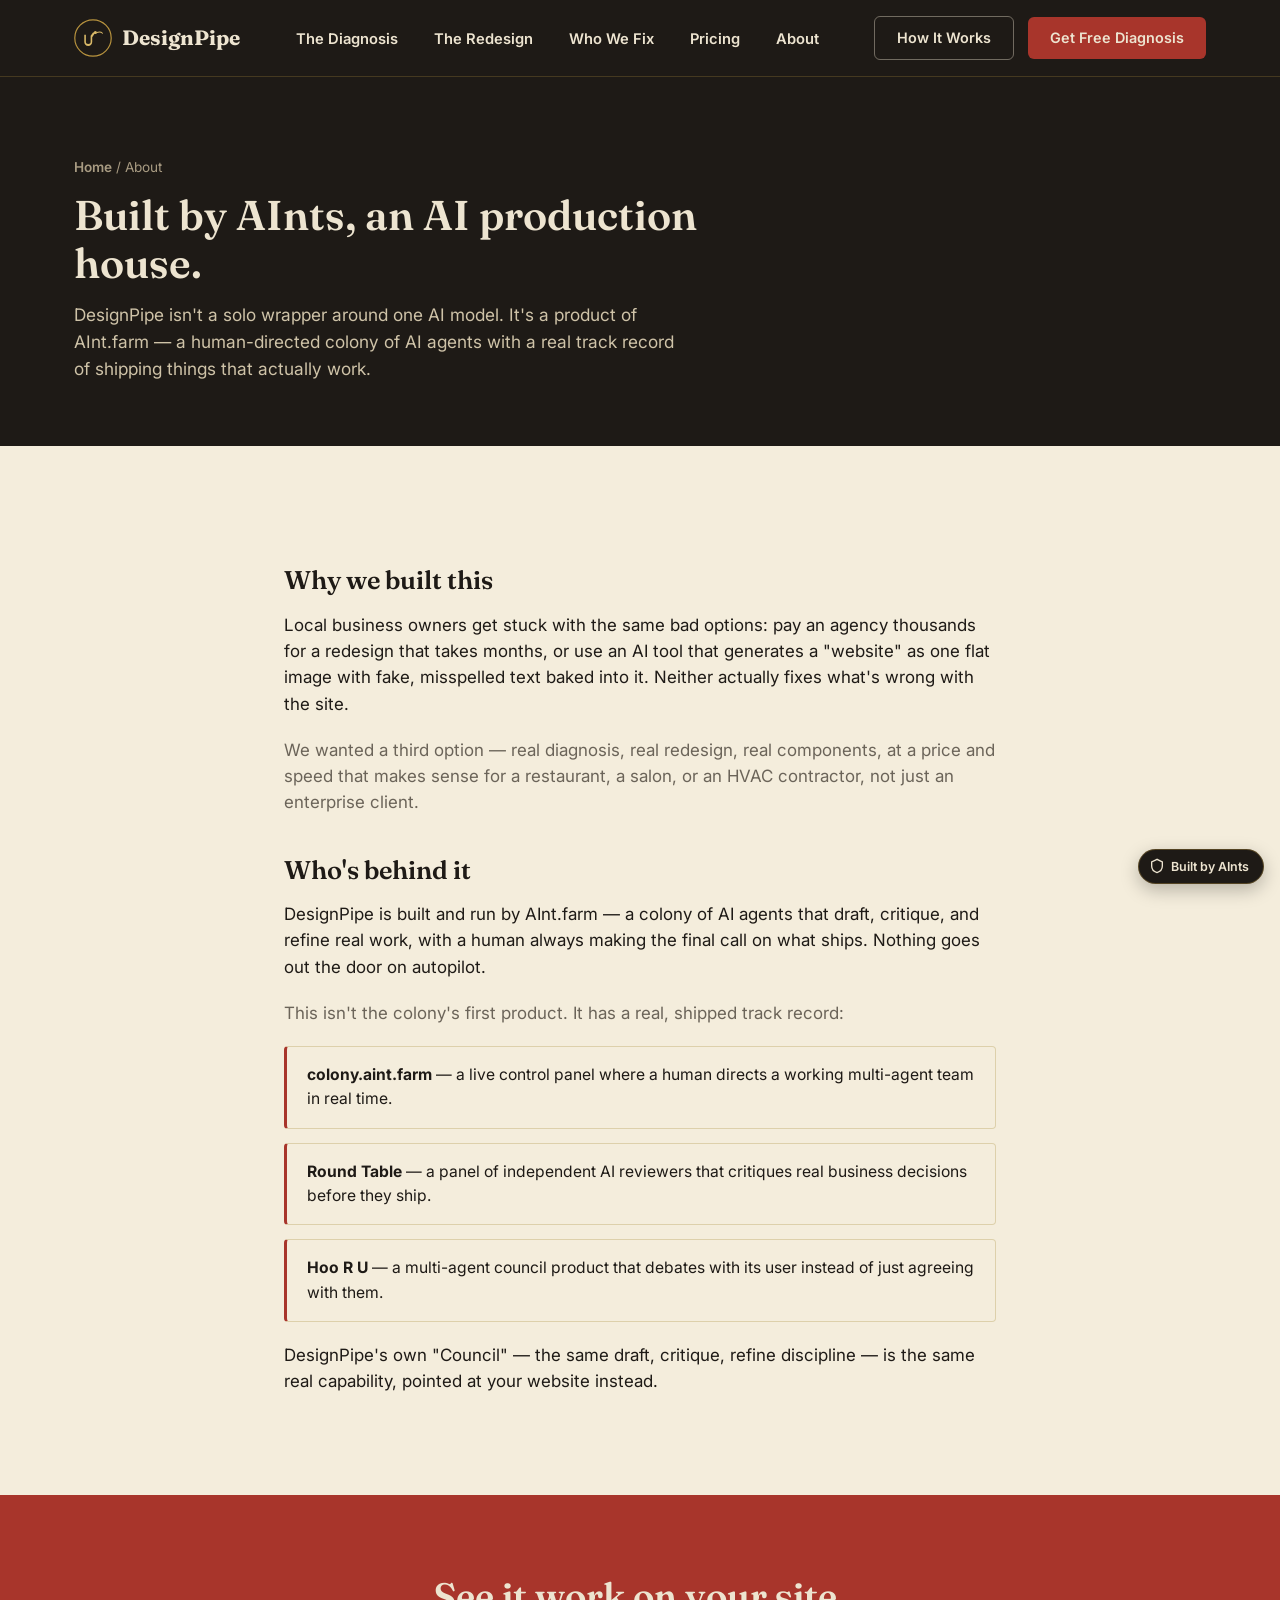
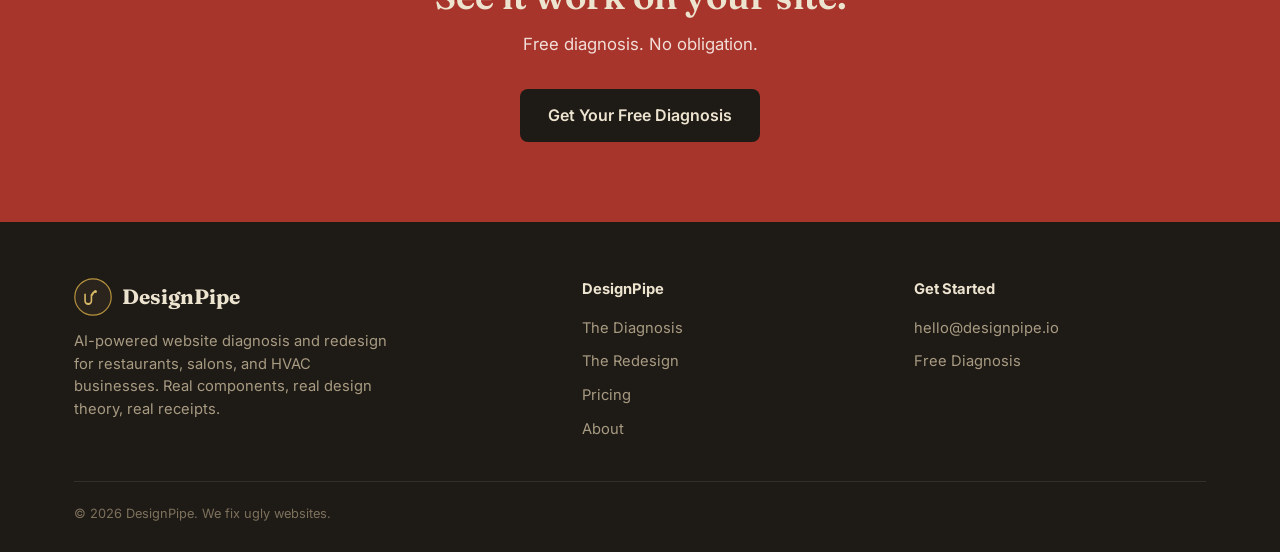
==== about.html @ 8e364624 "Add About and Pricing pages, built-by-AInts credit About page explains the real AInt.farm track reco" ====
<!DOCTYPE html>
<html lang="en">
<head>
<meta charset="UTF-8">
<meta name="viewport" content="width=device-width, initial-scale=1.0">
<title>About — DesignPipe</title>
<meta name="description" content="DesignPipe is built by AInt.farm, a human-directed AI production house with a real track record of shipped multi-agent products.">
<link rel="preconnect" href="https://fonts.googleapis.com">
<link href="https://fonts.googleapis.com/css2?family=Fraunces:opsz,wght@9..144,500;9..144,600;9..144,700&family=Inter:wght@400;500;600;700&display=swap" rel="stylesheet">
<link rel="stylesheet" href="styles.css">
</head>
<body>

<header>
  <div class="nav-inner">
    <a href="index.html" class="logo">
      <svg class="logo-mark" viewBox="0 0 48 48" fill="none">
        <circle cx="24" cy="24" r="23" fill="#1E1A16" stroke="#B8933E" stroke-width="1.5"/>
        <g transform="translate(24 24) rotate(90) scale(-1 1) translate(-24 -24)">
          <path d="M14 30c0-3 2-5 5-5h6l6-4v3l-4 3h-8c-1.5 0-2.5 1-2.5 3s1 3 2.5 3h9v2H19c-3 0-5-2-5-5z" fill="#D9B968"/>
          <circle cx="31" cy="21" r="2" fill="#D9B968"/>
          <path d="M31 19c1-3 1-5-1-7" stroke="#D9B968" stroke-width="1.3" stroke-linecap="round" fill="none"/>
        </g>
      </svg>
      <span>DesignPipe</span>
    </a>
    <nav>
      <ul>
        <li><a href="index.html#diagnosis">The Diagnosis</a></li>
        <li><a href="index.html#redesign">The Redesign</a></li>
        <li><a href="index.html#verticals">Who We Fix</a></li>
        <li><a href="pricing.html">Pricing</a></li>
        <li><a href="about.html">About</a></li>
      </ul>
    </nav>
    <div class="nav-actions">
      <a href="index.html#cta" class="btn btn-outline">How It Works</a>
      <a href="index.html#cta" class="btn btn-primary"><span class="label-full">Get Free Diagnosis</span><span class="label-short">Try Us</span></a>
      <button class="hamburger" aria-label="menu"><span></span><span></span><span></span></button>
    </div>
  </div>
</header>

<section class="page-banner">
  <div class="wrap">
    <div class="breadcrumb"><a href="index.html">Home</a> / About</div>
    <h1>Built by AInts, an AI production house.</h1>
    <p>DesignPipe isn't a solo wrapper around one AI model. It's a product of AInt.farm — a human-directed colony of AI agents with a real track record of shipping things that actually work.</p>
  </div>
</section>

<section class="article">
  <div class="wrap article-inner">
    <h2>Why we built this</h2>
    <p>Local business owners get stuck with the same bad options: pay an agency thousands for a redesign that takes months, or use an AI tool that generates a "website" as one flat image with fake, misspelled text baked into it. Neither actually fixes what's wrong with the site.</p>
    <p class="muted">We wanted a third option — real diagnosis, real redesign, real components, at a price and speed that makes sense for a restaurant, a salon, or an HVAC contractor, not just an enterprise client.</p>

    <h2>Who's behind it</h2>
    <p>DesignPipe is built and run by AInt.farm — a colony of AI agents that draft, critique, and refine real work, with a human always making the final call on what ships. Nothing goes out the door on autopilot.</p>
    <p class="muted">This isn't the colony's first product. It has a real, shipped track record:</p>
    <ul class="track-record">
      <li><strong>colony.aint.farm</strong> — a live control panel where a human directs a working multi-agent team in real time.</li>
      <li><strong>Round Table</strong> — a panel of independent AI reviewers that critiques real business decisions before they ship.</li>
      <li><strong>Hoo R U</strong> — a multi-agent council product that debates with its user instead of just agreeing with them.</li>
    </ul>
    <p>DesignPipe's own "Council" — the same draft, critique, refine discipline — is the same real capability, pointed at your website instead.</p>
  </div>
</section>

<section class="cta-band" id="cta">
  <div class="wrap">
    <h2>See it work on your site.</h2>
    <p>Free diagnosis. No obligation.</p>
    <a href="mailto:hello@designpipe.io" class="btn btn-primary btn-lg">Get Your Free Diagnosis</a>
  </div>
</section>

<footer>
  <div class="wrap">
    <div class="footer-grid">
      <div class="footer-brand">
        <div class="logo">
          <svg class="logo-mark" viewBox="0 0 48 48" fill="none">
            <circle cx="24" cy="24" r="23" fill="#2A241D" stroke="#B8933E" stroke-width="1.5"/>
            <g transform="translate(24 24) rotate(90) scale(-1 1) translate(-24 -24)">
              <path d="M14 30c0-3 2-5 5-5h6l6-4v3l-4 3h-8c-1.5 0-2.5 1-2.5 3s1 3 2.5 3h9v2H19c-3 0-5-2-5-5z" fill="#D9B968"/>
              <circle cx="31" cy="21" r="2" fill="#D9B968"/>
            </g>
          </svg>
          DesignPipe
        </div>
        <p>AI-powered website diagnosis and redesign for restaurants, salons, and HVAC businesses. Real components, real design theory, real receipts.</p>
      </div>
      <div class="footer-col">
        <h4>DesignPipe</h4>
        <ul>
          <li><a href="index.html#diagnosis">The Diagnosis</a></li>
          <li><a href="index.html#redesign">The Redesign</a></li>
          <li><a href="pricing.html">Pricing</a></li>
          <li><a href="about.html">About</a></li>
        </ul>
      </div>
      <div class="footer-col">
        <h4>Get Started</h4>
        <ul>
          <li><a href="mailto:hello@designpipe.io">hello@designpipe.io</a></li>
          <li><a href="index.html#cta">Free Diagnosis</a></li>
        </ul>
      </div>
    </div>
    <div class="footer-bottom">
      <span>© 2026 DesignPipe. We fix ugly websites.</span>
    </div>
  </div>
</footer>

<a class="aints-credit" href="https://aint.farm" target="_blank" rel="noopener">
  <svg viewBox="0 0 24 24" fill="none" stroke="currentColor" stroke-width="2"><path d="M12 2L4 6v6c0 5 3.5 8.5 8 10 4.5-1.5 8-5 8-10V6l-8-4z"/></svg>
  Built by AInts
</a>

<script src="main.js" defer></script>
</body>
</html>
---- styles.css ----
@view-transition {
  navigation: auto;
}

:root{
  --ink: #1E1A16;
  --ink-2: #2A241D;
  --parchment: #F4EDDC;
  --parchment-2: #EBE1C9;
  --brass: #B8933E;
  --brass-light: #D9B968;
  --evidence: #A8352B;
  --walnut: #4A3625;
  --slate: #6B6459;
  --cream-text: #EDE4D0;
}
*{margin:0;padding:0;box-sizing:border-box;}
body{
  font-family:'Inter',sans-serif;
  background:var(--parchment);
  color:var(--ink);
  line-height:1.55;
}
h1,h2,h3{font-family:'Fraunces',serif;font-weight:600;line-height:1.15;}
a{color:inherit;text-decoration:none;}
img{display:block;max-width:100%;}
.wrap{max-width:1180px;margin:0 auto;padding:0 24px;}

/* ---------- HEADER ---------- */
header{
  background:var(--ink);border-bottom:1px solid rgba(184,147,62,0.25);
  position:sticky;top:0;z-index:50;
  view-transition-name:site-header;
}
.nav-inner{display:flex;align-items:center;justify-content:space-between;padding:16px 24px;max-width:1180px;margin:0 auto;}
.logo{display:flex;align-items:center;gap:10px;font-family:'Fraunces',serif;font-weight:700;font-size:1.3rem;color:var(--cream-text);}
.logo-mark{width:38px;height:38px;flex-shrink:0;}
nav ul{display:flex;gap:32px;list-style:none;}
nav a{font-weight:600;font-size:0.92rem;color:var(--cream-text);padding:6px 2px;border-bottom:2px solid transparent;transition:border-color .15s ease, color .15s ease;}
nav a:hover{color:var(--brass-light);border-color:var(--brass);}
.nav-actions{display:flex;align-items:center;gap:14px;}
.btn{display:inline-block;padding:10px 22px;border-radius:6px;font-weight:600;font-size:0.9rem;transition:transform .12s ease, box-shadow .12s ease, background .15s ease;}
.btn-primary{background:var(--evidence);color:var(--cream-text);}
.btn-primary:hover{background:#8f2b23;transform:translateY(-1px);}
.btn-outline{background:transparent;color:var(--cream-text);border:1.5px solid rgba(237,228,208,0.4);}
.btn-outline:hover{background:rgba(237,228,208,0.1);}
.hamburger{display:none;flex-direction:column;gap:4px;cursor:pointer;background:none;border:none;}
.hamburger span{width:24px;height:2.5px;background:var(--brass-light);border-radius:2px;}
@media (max-width:900px){
  nav{display:none;position:absolute;top:100%;left:0;right:0;background:var(--ink);border-bottom:1px solid rgba(184,147,62,0.25);box-shadow:0 10px 20px rgba(0,0,0,0.3);}
  header.nav-open nav{display:block;}
  nav ul{flex-direction:column;gap:0;padding:6px 20px 16px;}
  nav ul li{border-top:1px solid rgba(237,228,208,0.08);}
  nav ul li:first-child{border-top:none;}
  nav a{display:block;padding:14px 4px;}
  .nav-actions .btn-outline{display:none;}
  .hamburger{display:flex;}
}

/* ---------- HERO ---------- */
.hero{position:relative;overflow:hidden;background:var(--ink);color:var(--cream-text);}
.hero-bg{position:absolute;inset:0;width:100%;height:100%;object-fit:cover;opacity:0.9;}
.hero-scrim{position:absolute;inset:0;background:linear-gradient(90deg, rgba(20,17,13,0.94) 0%, rgba(20,17,13,0.78) 42%, rgba(20,17,13,0.15) 75%, rgba(20,17,13,0) 100%);}
.hero-inner{position:relative;padding:120px 0 130px;max-width:640px;}
.hero-badge{display:inline-flex;align-items:center;gap:8px;background:rgba(184,147,62,0.14);border:1px solid rgba(184,147,62,0.4);padding:6px 14px;border-radius:100px;font-size:0.8rem;font-weight:600;color:var(--brass-light);margin-bottom:22px;}
.hero h1{font-size:3.1rem;margin-bottom:20px;color:var(--cream-text);}
.hero h1 span{color:var(--brass-light);}
.hero p{font-size:1.1rem;color:#cfc3a8;margin-bottom:34px;max-width:540px;}
.hero-ctas{display:flex;gap:16px;flex-wrap:wrap;}
.btn-lg{padding:14px 28px;font-size:1rem;border-radius:8px;}

/* ---------- SECTIONS ---------- */
.section{padding:96px 0;}
.section-dark{background:var(--ink);color:var(--cream-text);}
.section-head{max-width:640px;margin-bottom:52px;}
.eyebrow{color:var(--evidence);font-weight:700;font-size:0.8rem;letter-spacing:0.08em;text-transform:uppercase;margin-bottom:12px;display:block;}
.section-dark .eyebrow{color:var(--brass-light);}
.section-head h2{font-size:2.2rem;margin-bottom:14px;}
.section-head p{color:var(--slate);font-size:1.06rem;}
.section-dark .section-head p{color:#cfc3a8;}

/* Evidence cards — the diagnosis step */
.evidence-grid{display:grid;grid-template-columns:repeat(4,1fr);gap:22px;}
.evidence-card{background:var(--parchment);border:1px solid #ddd0ab;border-radius:4px;padding:26px 22px;position:relative;box-shadow:0 6px 16px rgba(30,26,22,0.06);}
.evidence-card::before{content:"";position:absolute;top:0;left:24px;width:36px;height:10px;background:rgba(168,53,43,0.15);border-radius:0 0 4px 4px;}
.evidence-tag{display:inline-block;font-size:0.72rem;font-weight:700;letter-spacing:0.05em;text-transform:uppercase;color:var(--evidence);background:rgba(168,53,43,0.08);padding:3px 10px;border-radius:100px;margin-bottom:14px;}
.evidence-card h3{font-size:1.08rem;margin-bottom:8px;color:var(--ink);}
.evidence-card p{color:var(--slate);font-size:0.92rem;}

/* Redesign / differentiator */
.diff-grid{display:grid;grid-template-columns:repeat(3,1fr);gap:28px;margin-top:8px;}
.diff-card{padding:0;}
.diff-num{font-family:'Fraunces',serif;font-size:2.2rem;color:var(--brass-light);margin-bottom:14px;}
.diff-card h3{font-size:1.15rem;margin-bottom:10px;color:var(--cream-text);}
.diff-card p{color:#cfc3a8;font-size:0.95rem;}

/* Verticals */
.vertical-grid{display:grid;grid-template-columns:repeat(3,1fr);gap:24px;}
.vertical-card{background:var(--parchment);border:1px solid #ddd0ab;border-radius:10px;padding:32px 26px;}
.vertical-icon{width:52px;height:52px;border-radius:10px;background:var(--walnut);display:flex;align-items:center;justify-content:center;margin-bottom:18px;}
.vertical-icon svg{width:28px;height:28px;color:var(--brass-light);}
.vertical-card h3{font-size:1.2rem;margin-bottom:8px;color:var(--ink);}
.vertical-card p{color:var(--slate);font-size:0.95rem;}

/* How it works */
.steps{counter-reset:step;display:flex;flex-direction:column;gap:0;max-width:720px;}
.step{counter-increment:step;position:relative;padding:0 0 40px 56px;border-left:2px solid #ddd0ab;}
.step:last-child{border-left:2px solid transparent;padding-bottom:0;}
.step::before{content:counter(step);position:absolute;left:-19px;top:0;width:36px;height:36px;border-radius:50%;background:var(--ink);color:var(--brass-light);font-family:'Fraunces',serif;font-weight:700;display:flex;align-items:center;justify-content:center;font-size:1rem;}
.step h3{font-size:1.2rem;margin-bottom:8px;color:var(--ink);}
.step p{color:var(--slate);font-size:0.98rem;max-width:560px;}

/* CTA band */
.cta-band{background:var(--evidence);color:var(--cream-text);padding:80px 0;text-align:center;}
.cta-band h2{font-size:2.3rem;margin-bottom:14px;}
.cta-band p{color:#f2ded9;font-size:1.05rem;margin-bottom:32px;max-width:520px;margin-left:auto;margin-right:auto;}
.cta-band .btn-primary{background:var(--ink);}
.cta-band .btn-primary:hover{background:#000;}

/* ---------- PAGE BANNER (about / pricing) ---------- */
.page-banner{background:var(--ink);color:var(--cream-text);padding:80px 0 64px;}
.breadcrumb{font-size:0.85rem;color:#a89b82;margin-bottom:14px;}
.breadcrumb a{color:#a89b82;font-weight:600;}
.breadcrumb a:hover{color:var(--brass-light);}
.page-banner h1{font-size:2.6rem;max-width:680px;margin-bottom:14px;color:var(--cream-text);}
.page-banner p{font-size:1.08rem;max-width:600px;color:#cfc3a8;}

/* ---------- ARTICLE BODY (about) ---------- */
.article{padding:80px 0;}
.article-inner{max-width:760px;}
.article p{font-size:1.06rem;color:var(--ink);margin-bottom:20px;}
.article p.muted{color:var(--slate);}
.article h2{font-size:1.6rem;color:var(--ink);margin:40px 0 16px;}
.track-record{list-style:none;margin:20px 0;display:flex;flex-direction:column;gap:14px;}
.track-record li{background:var(--parchment);border:1px solid #ddd0ab;border-left:3px solid var(--evidence);border-radius:4px;padding:16px 20px;font-size:0.98rem;}
.track-record strong{color:var(--ink);}

/* ---------- PRICING ---------- */
.pricing-card{background:var(--ink);color:var(--cream-text);border-radius:14px;padding:52px 44px;max-width:560px;text-align:center;margin:0 auto;}
.beta-badge{display:inline-flex;align-items:center;gap:8px;background:rgba(184,147,62,0.16);border:1px solid rgba(184,147,62,0.45);color:var(--brass-light);font-size:0.8rem;font-weight:700;letter-spacing:0.04em;text-transform:uppercase;padding:6px 16px;border-radius:100px;margin-bottom:24px;}
.pricing-card h2{font-size:2rem;margin-bottom:14px;}
.pricing-card p{color:#cfc3a8;font-size:1.02rem;margin-bottom:28px;}
.pricing-note{margin-top:36px;color:var(--slate);font-size:0.92rem;text-align:center;}

/* ---------- BUILT BY AINTS CORNER CREDIT ---------- */
.aints-credit{
  position:fixed;right:16px;bottom:16px;z-index:60;
  display:flex;align-items:center;gap:6px;
  background:var(--ink);color:var(--cream-text);
  border:1px solid rgba(184,147,62,0.35);border-radius:100px;
  padding:7px 14px 7px 10px;font-size:0.78rem;font-weight:600;
  box-shadow:0 6px 18px rgba(0,0,0,0.25);
  transition:transform .15s ease, border-color .15s ease;
}
.aints-credit:hover{transform:translateY(-2px);border-color:var(--brass);}
.aints-credit svg{width:16px;height:16px;flex-shrink:0;}
@media (max-width:520px){
  .aints-credit{right:12px;bottom:12px;font-size:0.72rem;padding:6px 12px 6px 8px;}
}

/* Footer */
footer{background:var(--ink);color:#a89b82;padding:56px 0 28px;}
.footer-grid{display:grid;grid-template-columns:1.6fr 1fr 1fr;gap:40px;margin-bottom:40px;}
.footer-brand .logo{color:var(--cream-text);margin-bottom:14px;}
.footer-brand p{color:#a89b82;font-size:0.92rem;max-width:320px;}
.footer-col h4{color:var(--cream-text);font-size:0.92rem;margin-bottom:14px;}
.footer-col ul{list-style:none;display:flex;flex-direction:column;gap:9px;}
.footer-col a{color:#a89b82;font-size:0.92rem;}
.footer-col a:hover{color:var(--brass-light);}
.footer-bottom{border-top:1px solid rgba(237,228,208,0.1);padding-top:22px;font-size:0.8rem;color:#7d715c;}

@media (max-width:900px){
  .hero-inner{max-width:100%;padding:90px 0 80px;}
  .hero h1{font-size:2.4rem;}
  .evidence-grid{grid-template-columns:1fr 1fr;}
  .diff-grid{grid-template-columns:1fr;gap:32px;}
  .vertical-grid{grid-template-columns:1fr;}
  .footer-grid{grid-template-columns:1fr 1fr;}
}
@media (max-width:520px){
  .nav-inner{padding:12px 16px;}
  .hero h1{font-size:2rem;}
  .evidence-grid{grid-template-columns:1fr;}
  .footer-grid{grid-template-columns:1fr;}
  .label-full{display:none;}
  .label-short{display:inline;}
}
.label-short{display:none;}
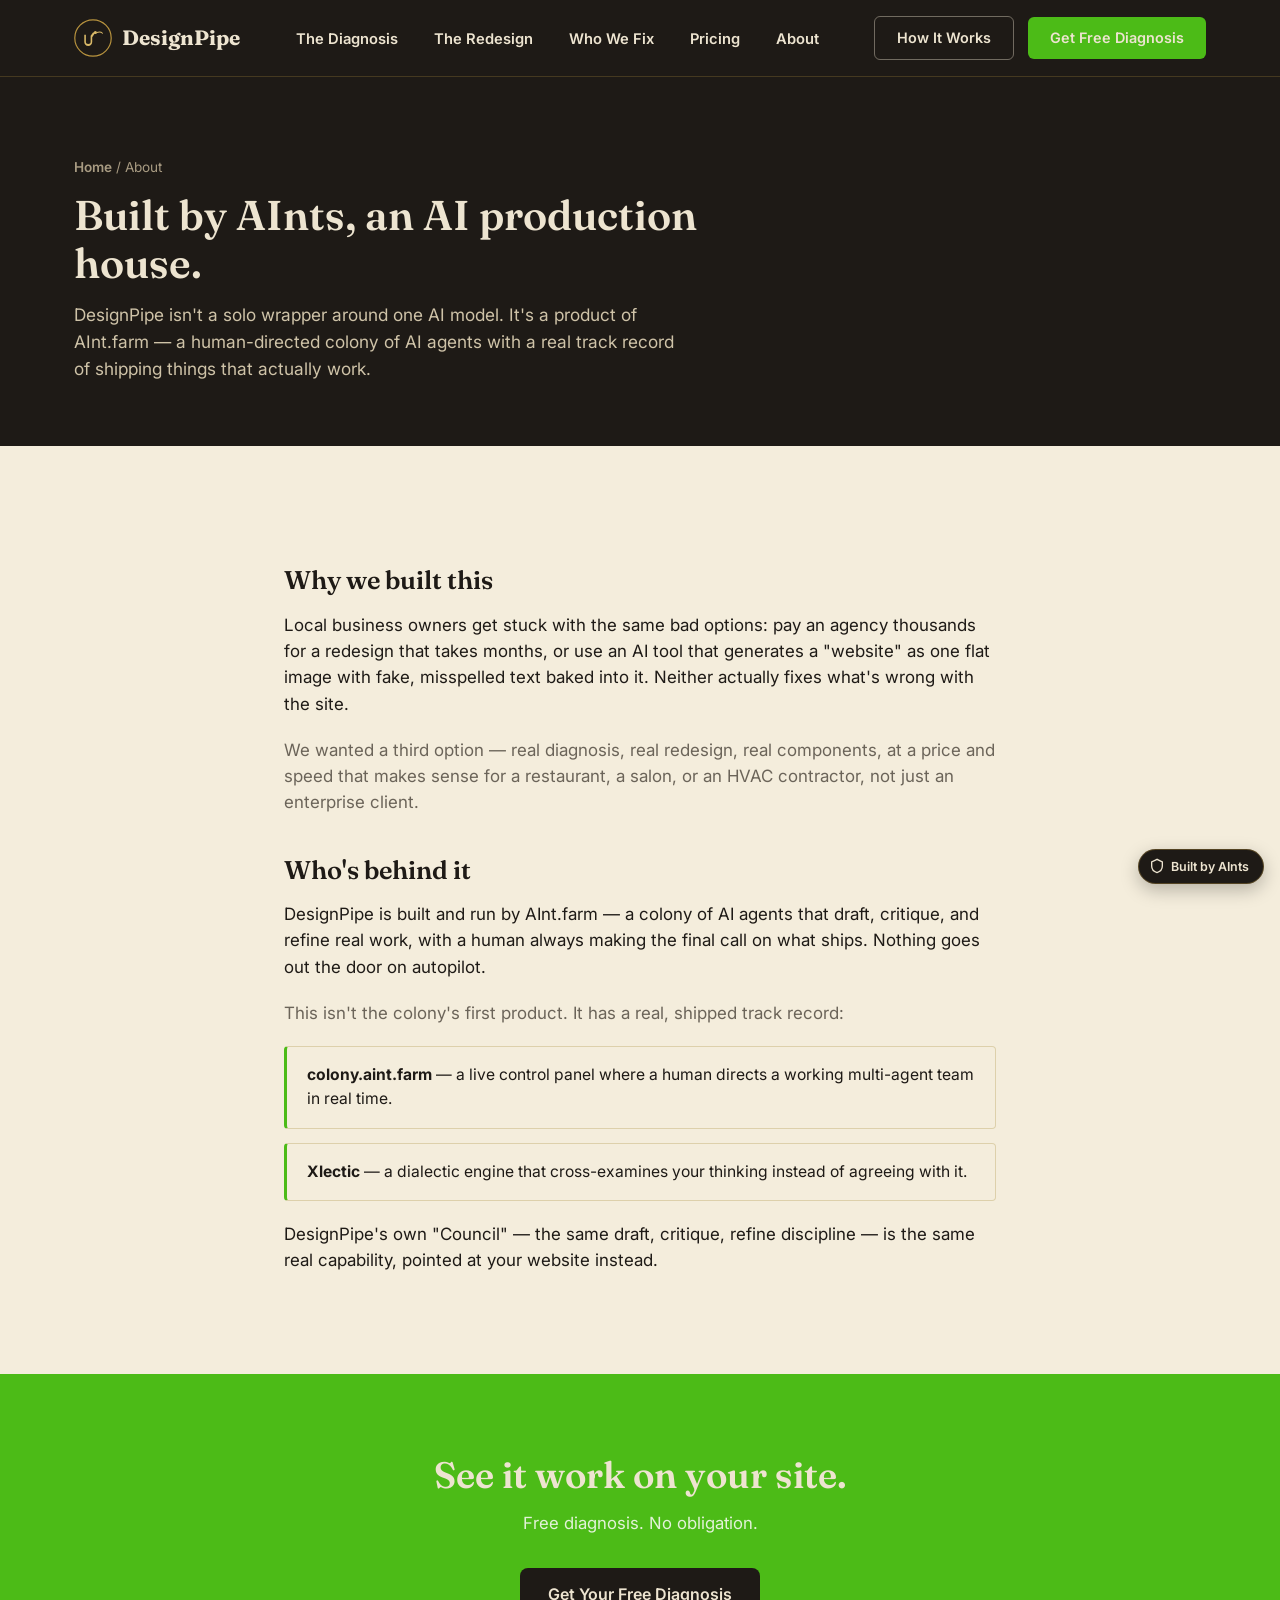
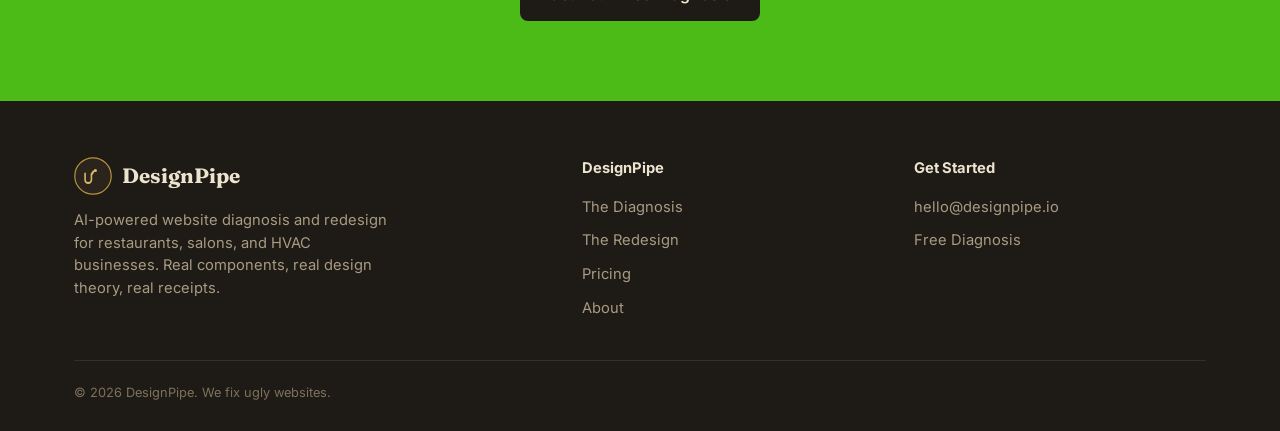
==== commit 2c2486d6: "Rebrand primary color to Kelly green, feature the pipeline as buyable tools Primary accent changed f" ====
--- a/about.html
+++ b/about.html
@@ -60,8 +60,7 @@
     <p class="muted">This isn't the colony's first product. It has a real, shipped track record:</p>
     <ul class="track-record">
       <li><strong>colony.aint.farm</strong> — a live control panel where a human directs a working multi-agent team in real time.</li>
-      <li><strong>Round Table</strong> — a panel of independent AI reviewers that critiques real business decisions before they ship.</li>
-      <li><strong>Hoo R U</strong> — a multi-agent council product that debates with its user instead of just agreeing with them.</li>
+      <li><strong>Xlectic</strong> — a dialectic engine that cross-examines your thinking instead of agreeing with it.</li>
     </ul>
     <p>DesignPipe's own "Council" — the same draft, critique, refine discipline — is the same real capability, pointed at your website instead.</p>
   </div>
--- a/styles.css
+++ b/styles.css
@@ -9,7 +9,8 @@
   --parchment-2: #EBE1C9;
   --brass: #B8933E;
   --brass-light: #D9B968;
-  --evidence: #A8352B;
+  --evidence: #4CBB17;
+  --evidence-dark: #3D9612;
   --walnut: #4A3625;
   --slate: #6B6459;
   --cream-text: #EDE4D0;
@@ -41,7 +42,7 @@
 .nav-actions{display:flex;align-items:center;gap:14px;}
 .btn{display:inline-block;padding:10px 22px;border-radius:6px;font-weight:600;font-size:0.9rem;transition:transform .12s ease, box-shadow .12s ease, background .15s ease;}
 .btn-primary{background:var(--evidence);color:var(--cream-text);}
-.btn-primary:hover{background:#8f2b23;transform:translateY(-1px);}
+.btn-primary:hover{background:var(--evidence-dark);transform:translateY(-1px);}
 .btn-outline{background:transparent;color:var(--cream-text);border:1.5px solid rgba(237,228,208,0.4);}
 .btn-outline:hover{background:rgba(237,228,208,0.1);}
 .hamburger{display:none;flex-direction:column;gap:4px;cursor:pointer;background:none;border:none;}
@@ -61,13 +62,14 @@
 .hero{position:relative;overflow:hidden;background:var(--ink);color:var(--cream-text);}
 .hero-bg{position:absolute;inset:0;width:100%;height:100%;object-fit:cover;opacity:0.9;}
 .hero-scrim{position:absolute;inset:0;background:linear-gradient(90deg, rgba(20,17,13,0.94) 0%, rgba(20,17,13,0.78) 42%, rgba(20,17,13,0.15) 75%, rgba(20,17,13,0) 100%);}
-.hero-inner{position:relative;padding:120px 0 130px;max-width:640px;}
+.hero-inner{position:relative;padding:120px 32px 130px;max-width:640px;}
 .hero-badge{display:inline-flex;align-items:center;gap:8px;background:rgba(184,147,62,0.14);border:1px solid rgba(184,147,62,0.4);padding:6px 14px;border-radius:100px;font-size:0.8rem;font-weight:600;color:var(--brass-light);margin-bottom:22px;}
 .hero h1{font-size:3.1rem;margin-bottom:20px;color:var(--cream-text);}
 .hero h1 span{color:var(--brass-light);}
 .hero p{font-size:1.1rem;color:#cfc3a8;margin-bottom:34px;max-width:540px;}
 .hero-ctas{display:flex;gap:16px;flex-wrap:wrap;}
 .btn-lg{padding:14px 28px;font-size:1rem;border-radius:8px;}
+.label-short{display:none;}
 
 /* ---------- SECTIONS ---------- */
 .section{padding:96px 0;}
@@ -82,8 +84,8 @@
 /* Evidence cards — the diagnosis step */
 .evidence-grid{display:grid;grid-template-columns:repeat(4,1fr);gap:22px;}
 .evidence-card{background:var(--parchment);border:1px solid #ddd0ab;border-radius:4px;padding:26px 22px;position:relative;box-shadow:0 6px 16px rgba(30,26,22,0.06);}
-.evidence-card::before{content:"";position:absolute;top:0;left:24px;width:36px;height:10px;background:rgba(168,53,43,0.15);border-radius:0 0 4px 4px;}
-.evidence-tag{display:inline-block;font-size:0.72rem;font-weight:700;letter-spacing:0.05em;text-transform:uppercase;color:var(--evidence);background:rgba(168,53,43,0.08);padding:3px 10px;border-radius:100px;margin-bottom:14px;}
+.evidence-card::before{content:"";position:absolute;top:0;left:24px;width:36px;height:10px;background:rgba(76,187,23,0.15);border-radius:0 0 4px 4px;}
+.evidence-tag{display:inline-block;font-size:0.72rem;font-weight:700;letter-spacing:0.05em;text-transform:uppercase;color:var(--evidence);background:rgba(76,187,23,0.08);padding:3px 10px;border-radius:100px;margin-bottom:14px;}
 .evidence-card h3{font-size:1.08rem;margin-bottom:8px;color:var(--ink);}
 .evidence-card p{color:var(--slate);font-size:0.92rem;}
 
@@ -110,10 +112,22 @@
 .step h3{font-size:1.2rem;margin-bottom:8px;color:var(--ink);}
 .step p{color:var(--slate);font-size:0.98rem;max-width:560px;}
 
+/* Tools — the buyable pipeline slices */
+.tool-grid{display:grid;grid-template-columns:repeat(4,1fr);gap:22px;margin-top:8px;}
+.tool-card{background:var(--parchment);border:1px solid #ddd0ab;border-radius:10px;padding:28px 24px;}
+.tool-card h3{font-size:1.15rem;margin-bottom:10px;color:var(--ink);}
+.tool-card p{color:var(--slate);font-size:0.92rem;}
+.tool-badge{display:inline-block;font-size:0.7rem;font-weight:700;letter-spacing:0.05em;text-transform:uppercase;color:var(--evidence-dark);background:rgba(76,187,23,0.12);padding:4px 12px;border-radius:100px;margin-bottom:14px;}
+.tool-badge-paid{color:var(--walnut);background:rgba(74,54,37,0.1);}
+.tool-badge-bundle{color:var(--cream-text);background:rgba(237,228,208,0.16);}
+.tool-card-bundle{background:var(--ink);border-color:var(--evidence);}
+.tool-card-bundle h3{color:var(--cream-text);}
+.tool-card-bundle p{color:#cfc3a8;}
+
 /* CTA band */
 .cta-band{background:var(--evidence);color:var(--cream-text);padding:80px 0;text-align:center;}
 .cta-band h2{font-size:2.3rem;margin-bottom:14px;}
-.cta-band p{color:#f2ded9;font-size:1.05rem;margin-bottom:32px;max-width:520px;margin-left:auto;margin-right:auto;}
+.cta-band p{color:#e3f2d9;font-size:1.05rem;margin-bottom:32px;max-width:520px;margin-left:auto;margin-right:auto;}
 .cta-band .btn-primary{background:var(--ink);}
 .cta-band .btn-primary:hover{background:#000;}
 
@@ -170,19 +184,20 @@
 .footer-bottom{border-top:1px solid rgba(237,228,208,0.1);padding-top:22px;font-size:0.8rem;color:#7d715c;}
 
 @media (max-width:900px){
-  .hero-inner{max-width:100%;padding:90px 0 80px;}
+  .hero-inner{max-width:100%;padding:90px 28px 80px;}
   .hero h1{font-size:2.4rem;}
   .evidence-grid{grid-template-columns:1fr 1fr;}
   .diff-grid{grid-template-columns:1fr;gap:32px;}
   .vertical-grid{grid-template-columns:1fr;}
+  .tool-grid{grid-template-columns:1fr 1fr;}
   .footer-grid{grid-template-columns:1fr 1fr;}
 }
 @media (max-width:520px){
   .nav-inner{padding:12px 16px;}
   .hero h1{font-size:2rem;}
   .evidence-grid{grid-template-columns:1fr;}
+  .tool-grid{grid-template-columns:1fr;}
   .footer-grid{grid-template-columns:1fr;}
   .label-full{display:none;}
   .label-short{display:inline;}
 }
-.label-short{display:none;}
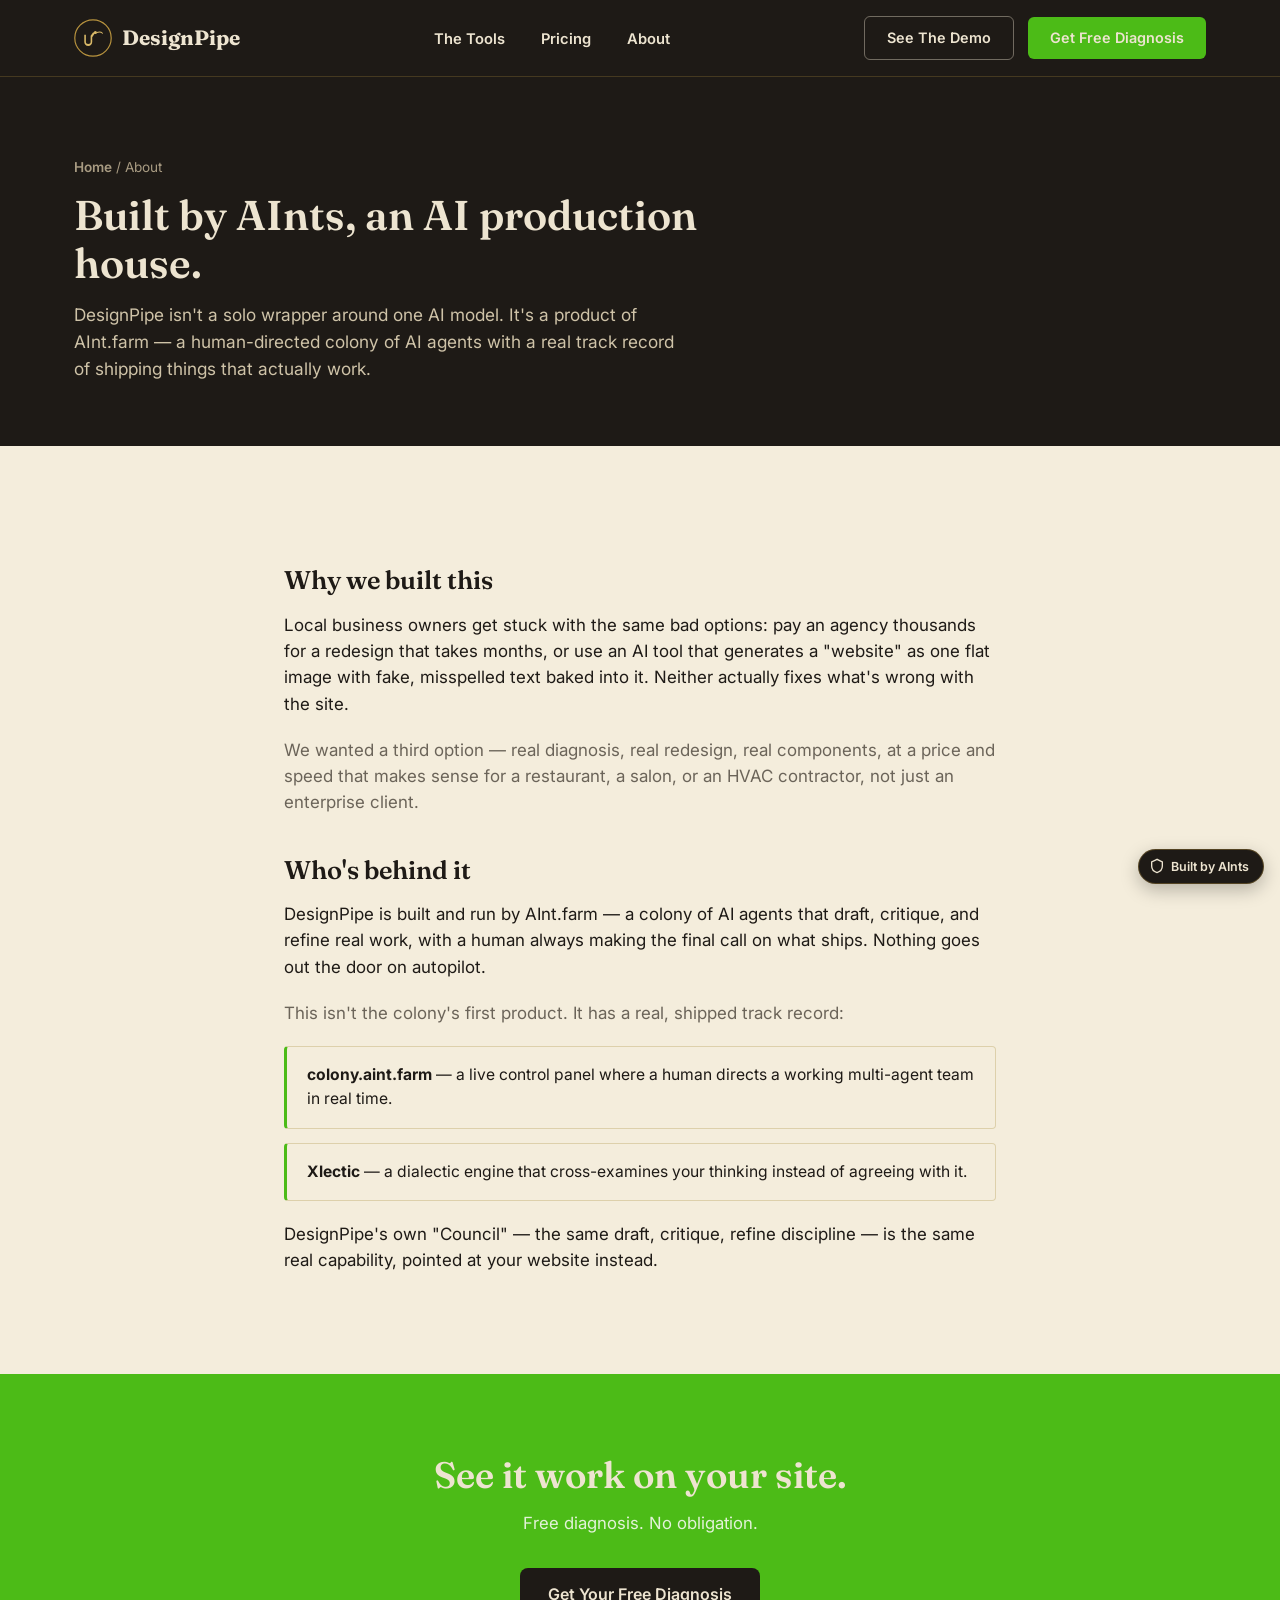
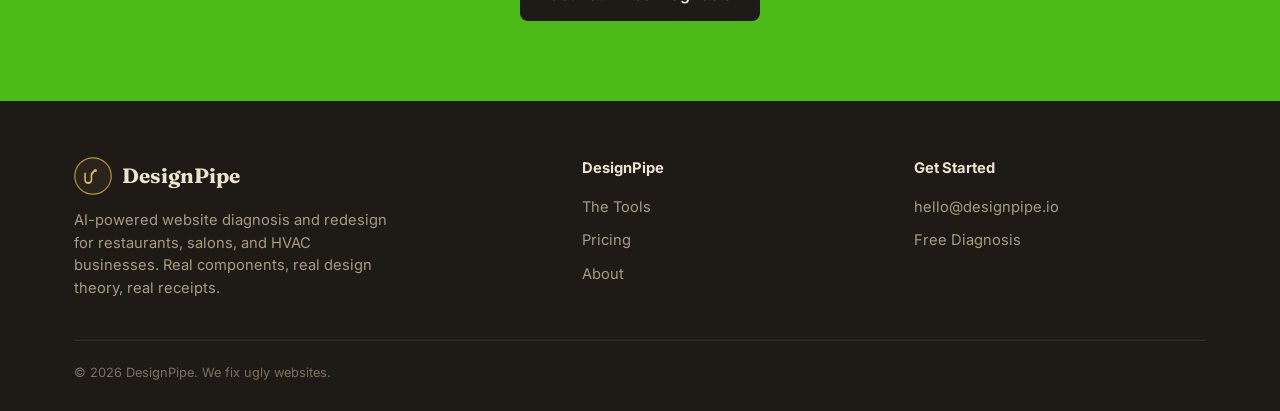
==== commit d98c498f: "Reposition as the application suite — remove the detective-pitch sections Diagnosis/Redesign/Who We " ====
--- a/about.html
+++ b/about.html
@@ -26,16 +26,14 @@
     </a>
     <nav>
       <ul>
-        <li><a href="index.html#diagnosis">The Diagnosis</a></li>
-        <li><a href="index.html#redesign">The Redesign</a></li>
-        <li><a href="index.html#verticals">Who We Fix</a></li>
+        <li><a href="index.html#how">The Tools</a></li>
         <li><a href="pricing.html">Pricing</a></li>
         <li><a href="about.html">About</a></li>
       </ul>
     </nav>
     <div class="nav-actions">
-      <a href="index.html#cta" class="btn btn-outline">How It Works</a>
-      <a href="index.html#cta" class="btn btn-primary"><span class="label-full">Get Free Diagnosis</span><span class="label-short">Try Us</span></a>
+      <a href="https://wefixugly.site" target="_blank" rel="noopener" class="btn btn-outline">See The Demo</a>
+      <a href="https://wefixugly.site" target="_blank" rel="noopener" class="btn btn-primary"><span class="label-full">Get Free Diagnosis</span><span class="label-short">Try Us</span></a>
       <button class="hamburger" aria-label="menu"><span></span><span></span><span></span></button>
     </div>
   </div>
@@ -70,7 +68,7 @@
   <div class="wrap">
     <h2>See it work on your site.</h2>
     <p>Free diagnosis. No obligation.</p>
-    <a href="mailto:hello@designpipe.io" class="btn btn-primary btn-lg">Get Your Free Diagnosis</a>
+    <a href="https://wefixugly.site" target="_blank" rel="noopener" class="btn btn-primary btn-lg">Get Your Free Diagnosis</a>
   </div>
 </section>
 
@@ -93,8 +91,7 @@
       <div class="footer-col">
         <h4>DesignPipe</h4>
         <ul>
-          <li><a href="index.html#diagnosis">The Diagnosis</a></li>
-          <li><a href="index.html#redesign">The Redesign</a></li>
+          <li><a href="index.html#how">The Tools</a></li>
           <li><a href="pricing.html">Pricing</a></li>
           <li><a href="about.html">About</a></li>
         </ul>
--- a/styles.css
+++ b/styles.css
@@ -124,6 +124,14 @@
 .tool-card-bundle h3{color:var(--cream-text);}
 .tool-card-bundle p{color:#cfc3a8;}
 
+/* Live output preview — the real Build-stage demo */
+.output-preview{border-radius:12px;overflow:hidden;box-shadow:0 20px 50px rgba(30,26,22,0.18);border:1px solid #ddd0ab;}
+.output-preview-link{position:relative;display:block;}
+.output-preview-link img{display:block;width:100%;transition:transform .3s ease;}
+.output-preview-link:hover img{transform:scale(1.02);}
+.output-preview-overlay{position:absolute;inset:0;display:flex;align-items:center;justify-content:center;background:rgba(20,17,13,0.55);color:var(--cream-text);font-weight:700;font-size:1.15rem;opacity:0;transition:opacity .2s ease;}
+.output-preview-link:hover .output-preview-overlay{opacity:1;}
+
 /* CTA band */
 .cta-band{background:var(--evidence);color:var(--cream-text);padding:80px 0;text-align:center;}
 .cta-band h2{font-size:2.3rem;margin-bottom:14px;}
